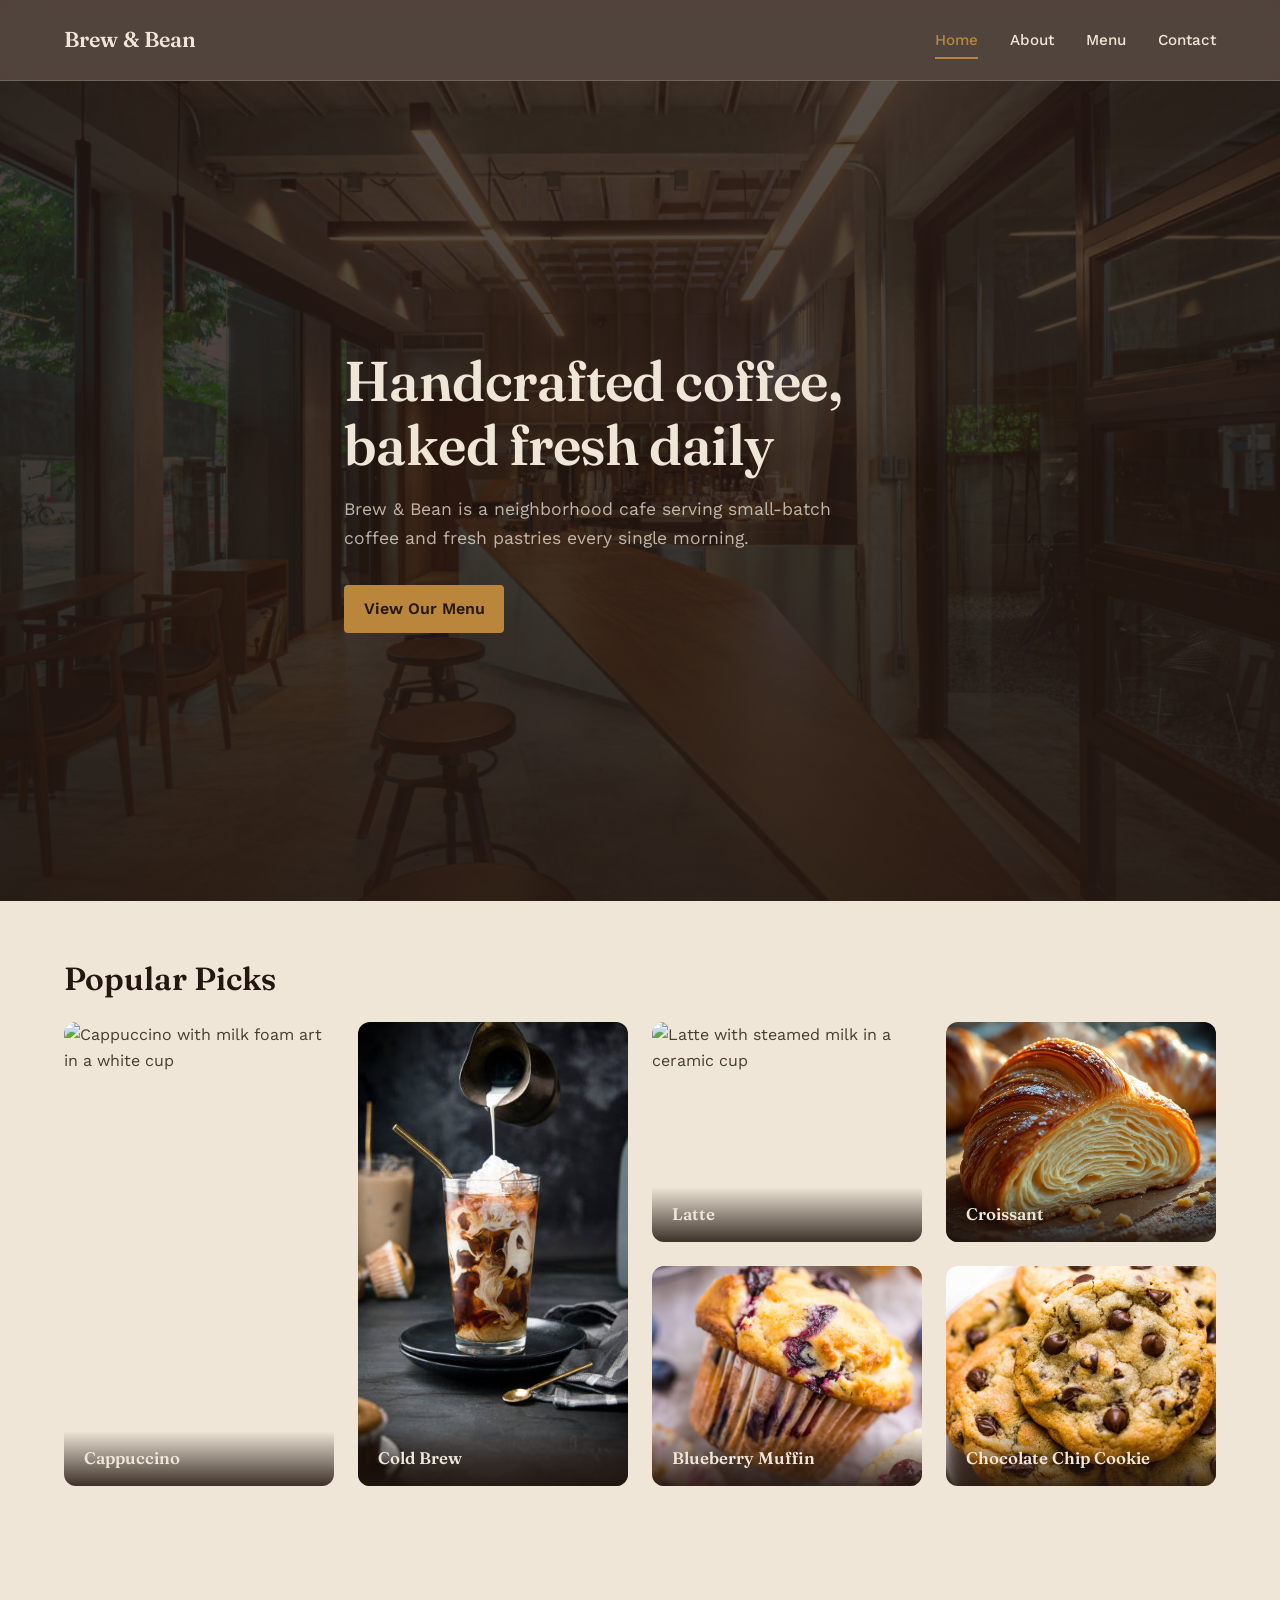
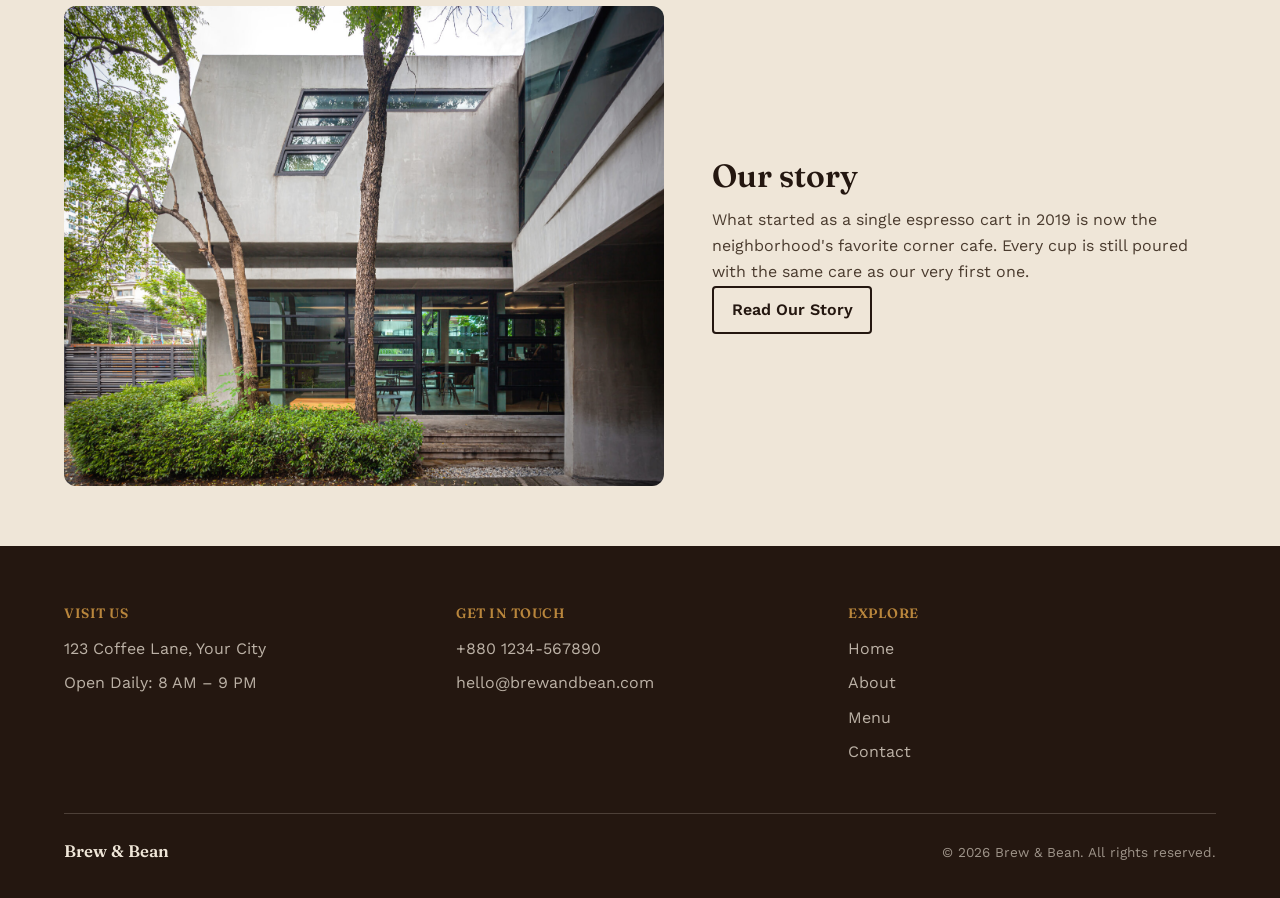
==== index.html @ 31df15b6 "Project 1: Brew & Bean static webpage (DecodeLabs Frontend Dev Training)" ====
<!DOCTYPE html>
<html lang="en">

<head>
  <meta charset="UTF-8">
  <meta name="viewport" content="width=device-width, initial-scale=1.0">
  <meta name="description" content="Brew & Bean — small-batch coffee and fresh-baked pastries, made daily.">
  <title>Brew &amp; Bean — Home</title>
  <link rel="preconnect" href="https://fonts.googleapis.com">
  <link rel="preconnect" href="https://fonts.gstatic.com" crossorigin>
  <link
    href="https://fonts.googleapis.com/css2?family=Fraunces:opsz,wght@9..144,600;9..144,700&family=Work+Sans:wght@400;500;600&display=swap"
    rel="stylesheet">
  <link rel="stylesheet" href="css/style.css">
</head>

<body>

  <!-- ===== Header Section ===== -->
  <header class="site-header">
    <div class="container site-header__inner">
      <a href="index.html" class="site-header__logo">Brew &amp; Bean</a>
      <nav class="nav" aria-label="Main navigation">
        <ul class="nav__list">
          <li class="nav__item"><a href="index.html" class="nav__link nav__link--active">Home</a></li>
          <li class="nav__item"><a href="about.html" class="nav__link">About</a></li>
          <li class="nav__item nav__item--has-dropdown">
            <a href="menu.html" class="nav__link">Menu</a>
            <ul class="nav__dropdown">
              <li><a href="menu.html#cappuccino" class="nav__dropdown-link">Cappuccino</a></li>
              <li><a href="menu.html#cold-brew" class="nav__dropdown-link">Cold Brew</a></li>
              <li><a href="menu.html#latte" class="nav__dropdown-link">Latte</a></li>
              <li><a href="menu.html#croissant" class="nav__dropdown-link">Croissant</a></li>
              <li><a href="menu.html#blueberry-muffin" class="nav__dropdown-link">Blueberry Muffin</a></li>
              <li><a href="menu.html#chocolate-chip-cookie" class="nav__dropdown-link">Chocolate Chip Cookie</a></li>
            </ul>
          </li>
          <li class="nav__item"><a href="contact.html" class="nav__link">Contact</a></li>
        </ul>
      </nav>
    </div>
  </header>

  <main>

    <!-- ===== Hero Section ===== -->
    <section class="hero">
      <img src="images/Hero.jpg" alt="" class="hero__bg">
      <div class="container">
        <h1 class="hero__title">Handcrafted coffee, baked fresh daily</h1>
        <p class="hero__text">Brew &amp; Bean is a neighborhood cafe serving small-batch coffee and fresh pastries every
          single morning.</p>
        <a href="menu.html" class="button button--primary">View Our Menu</a>
      </div>
    </section>

    <!-- ===== Popular Picks Section ===== -->
    <section class="popular container">
      <h2>Popular Picks</h2>
      <div class="popular__grid">
        <a href="menu.html#cappuccino" class="popular-item">
          <img src="images/cappuccino.jpg" width="500" height="500" alt="Cappuccino with milk foam art in a white cup"
            class="popular-item__img">
          <span class="popular-item__label">
            <h3>Cappuccino</h3>
          </span>
        </a>
        <a href="menu.html#cold-brew" class="popular-item">
          <img src="images/Cold Brew.jpg" width="500" height="500" alt="Iced cold brew coffee in a tall glass"
            class="popular-item__img">
          <span class="popular-item__label">
            <h3>Cold Brew</h3>
          </span>
        </a>
        <a href="menu.html#latte" class="popular-item">
          <img src="images/latte.jpg" width="500" height="500" alt="Latte with steamed milk in a ceramic cup"
            class="popular-item__img">
          <span class="popular-item__label">
            <h3>Latte</h3>
          </span>
        </a>
        <a href="menu.html#croissant" class="popular-item">
          <img src="images/croissant.jpg" width="500" height="500" alt="Golden flaky croissants on a plate"
            class="popular-item__img">
          <span class="popular-item__label">
            <h3>Croissant</h3>
          </span>
        </a>
        <a href="menu.html#blueberry-muffin" class="popular-item">
          <img src="images/Blueberry Muffin.jpg" width="500" height="500"
            alt="Blueberry muffin with fresh blueberries on top" class="popular-item__img">
          <span class="popular-item__label">
            <h3>Blueberry Muffin</h3>
          </span>
        </a>
        <a href="menu.html#chocolate-chip-cookie" class="popular-item">
          <img src="images/Chocolate Chip Cookie.jpg" width="500" height="500"
            alt="Chocolate chip cookie with melted chocolate chunks" class="popular-item__img">
          <span class="popular-item__label">
            <h3>Chocolate Chip Cookie</h3>
          </span>
        </a>
      </div>
    </section>

    <!-- ===== Our Story Section ===== -->
    <section class="highlight container">
      <img src="images/Our Story.jpg" width="600" height="480"
        alt="Interior of Brew and Bean cafe with wooden tables and warm lighting" class="highlight__img">
      <div class="highlight__content">
        <h2>Our story</h2>
        <p>What started as a single espresso cart in 2019 is now the neighborhood's favorite corner cafe. Every cup is
          still poured with the same care as our very first one.</p>
        <a href="about.html" class="button button--outline">Read Our Story</a>
      </div>
    </section>

  </main>

  <!-- ===== Footer Section ===== -->
  <footer class="site-footer">
    <div class="container">
      <div class="site-footer__inner">
        <div class="site-footer__block">
          <h2 class="site-footer__heading">Visit Us</h2>
          <p>123 Coffee Lane, Your City</p>
          <p>Open Daily: 8 AM – 9 PM</p>
        </div>
        <div class="site-footer__block">
          <h2 class="site-footer__heading">Get in Touch</h2>
          <p><a href="tel:+8801234567890" class="site-footer__link">+880 1234-567890</a></p>
          <p><a href="mailto:hello@brewandbean.com" class="site-footer__link">hello@brewandbean.com</a></p>
        </div>
        <div class="site-footer__block">
          <h2 class="site-footer__heading">Explore</h2>
          <p><a href="index.html" class="site-footer__link">Home</a></p>
          <p><a href="about.html" class="site-footer__link">About</a></p>
          <p><a href="menu.html" class="site-footer__link">Menu</a></p>
          <p><a href="contact.html" class="site-footer__link">Contact</a></p>
        </div>
      </div>
      <div class="site-footer__bottom">
        <p class="site-footer__brand">Brew &amp; Bean</p>
        <p class="site-footer__copyright">&copy; 2026 Brew &amp; Bean. All rights reserved.</p>
      </div>
    </div>
  </footer>

</body>

</html>
---- css/style.css ----
/* ==================================================
   Brew & Bean - master.css
   DecodeLabs Project 1: Static Webpage Design
   ================================================== */

* {
  margin: 0;
  padding: 0;
  box-sizing: border-box;
}

:root {
  --ink: #241710;
  --paper: #efe6d8;
  --paper-deep: #e1d2b8;
  --crema: #b9863c;
  --text-soft: #4a3b2e;
  --rule: rgba(36, 23, 16, 0.15);
  --rule-on-dark: rgba(239, 230, 216, 0.2);

  --header-height: 80px;
  --gutter: 24px;
  --row-margin: 60px;
  --max-width: 1200px;
  --radius: 4px;
  --radius-lg: 12px;
}

html {
  scroll-behavior: smooth;
}

body {
  font-family: "Work Sans", sans-serif;
  font-size: 1rem;
  color: var(--text-soft);
  background-color: var(--paper);
  line-height: 1.65;
  min-height: 100vh;
  display: grid;
  grid-template-rows: auto 1fr auto;
}

h1,
h2,
h3 {
  font-family: "Fraunces", serif;
  color: var(--ink);
  line-height: 1.15;
  font-weight: 600;
}

h1 {
  font-size: clamp(2.25rem, 5vw, 3.5rem);
  letter-spacing: -0.01em;
  margin-bottom: 1.1rem;
}

h2 {
  font-size: clamp(1.5rem, 3vw, 2rem);
  margin-bottom: 0.75rem;
}

h3 {
  font-size: 1.2rem;
  margin-bottom: 0.4rem;
}

p {
  max-width: 62ch;
}

img {
  max-width: 100%;
  height: auto;
  display: block;
}

a {
  color: inherit;
  text-decoration: none;
}

a:hover {
  text-decoration: underline;
}

a:focus-visible,
button:focus-visible,
input:focus-visible,
textarea:focus-visible {
  outline: 3px solid var(--crema);
  outline-offset: 2px;
}

ul {
  list-style: none;
}

/* ==================================================
   Container Section
   ================================================== */
.container {
  max-width: var(--max-width);
  margin: 0 auto;
  padding-left: var(--gutter);
  padding-right: var(--gutter);
}

/* ==================================================
   Button Section
   width: 160px / height: 48px / padding: 1rem / radius: 4px
   (exact values from the DRY Principle component blueprint)
   ================================================== */
.button {
  display: inline-flex;
  align-items: center;
  justify-content: center;
  min-width: 160px;
  height: 48px;
  padding: 0 1rem;
  border-radius: var(--radius);
  font-weight: 600;
  font-family: "Work Sans", sans-serif;
  font-size: 1rem;
  cursor: pointer;
  border: 2px solid transparent;
  transition:
    background-color 0.2s ease,
    color 0.2s ease,
    border-color 0.2s ease;
}

.button--primary {
  background-color: var(--crema);
  border-color: var(--crema);
  color: var(--ink);
}

.button--primary:hover,
.button--primary:focus-visible {
  background-color: transparent;
  color: var(--crema);
}

.button--outline {
  background: transparent;
  border-color: var(--ink);
  color: var(--ink);
}

.button--outline:hover,
.button--outline:focus-visible {
  background-color: var(--ink);
  color: var(--paper);
}

/* ==================================================
   Header Section (glass / frosted style)
   semi-transparent + backdrop-filter, kept dark enough
   that the light nav text still passes contrast
   ================================================== */
.site-header {
  background-color: rgba(36, 23, 16, 0.78);
  backdrop-filter: blur(14px);
  -webkit-backdrop-filter: blur(14px);
  border-bottom: 1px solid var(--rule-on-dark);
  position: sticky;
  top: 0;
  z-index: 10;
}

.site-header__inner {
  height: var(--header-height);
  display: flex;
  align-items: center;
  justify-content: space-between;
}

.site-header__logo {
  font-family: "Fraunces", serif;
  font-size: 1.35rem;
  font-weight: 600;
  color: var(--paper);
}

/* ==================================================
   Navigation Section
   ================================================== */
.nav__list {
  display: flex;
  align-items: center;
  gap: 2rem;
}

.nav__item {
  position: relative;
}

.nav__link {
  color: var(--paper);
  font-weight: 500;
  font-size: 0.95rem;
  padding: 0.5rem 0;
  border-bottom: 2px solid transparent;
}

.nav__link:hover,
.nav__link:focus-visible,
.nav__link--active {
  color: var(--crema);
  border-bottom-color: var(--crema);
}

.nav__dropdown {
  position: absolute;
  top: 100%;
  left: 0;
  min-width: 200px;
  background-color: rgba(36, 23, 16, 0.95);
  backdrop-filter: blur(14px);
  -webkit-backdrop-filter: blur(14px);
  border: 1px solid var(--rule-on-dark);
  box-shadow: 0 12px 24px rgba(0, 0, 0, 0.35);
  opacity: 0;
  visibility: hidden;
  transform: translateY(6px);
  transition:
    opacity 0.2s ease,
    transform 0.2s ease,
    visibility 0.2s ease;
}

.nav__item--has-dropdown:hover .nav__dropdown,
.nav__item--has-dropdown:focus-within .nav__dropdown {
  opacity: 1;
  visibility: visible;
  transform: translateY(0);
}

.nav__dropdown-link {
  display: block;
  padding: 0.65rem 1.1rem;
  color: var(--paper);
  font-size: 0.9rem;
  font-weight: 400;
}

.nav__dropdown-link:hover,
.nav__dropdown-link:focus-visible {
  background-color: rgba(185, 134, 60, 0.15);
  color: var(--crema);
}

/* ==================================================
   Section Spacing (vertical rhythm for every section)
   ================================================== */
section {
  padding: var(--row-margin) 0;
}

/* ==================================================
   Hero Section
   min-height: 100vh (minus header) / padding: 120px 0
   (exact values from the page blueprint)
   ================================================== */
.hero {
  position: relative;
  overflow: hidden;
  background-color: var(--ink);
  padding: 120px 0;
  min-height: calc(100vh - var(--header-height));
  display: flex;
  align-items: center;
}

.hero__bg {
  position: absolute;
  inset: 0;
  width: 100%;
  height: 100%;
  object-fit: cover;
}

.hero::after {
  content: "";
  position: absolute;
  inset: 0;
  background: linear-gradient(
    180deg,
    rgba(36, 23, 16, 0.75),
    rgba(36, 23, 16, 0.92)
  );
}

.hero .container {
  position: relative;
  z-index: 1;
}

.hero__title {
  color: var(--paper);
  max-width: 16ch;
  animation: fade-up 0.7s ease both;
}

.hero__text {
  color: rgba(239, 230, 216, 0.75);
  max-width: 46ch;
  font-size: 1.1rem;
  margin-bottom: 2rem;
  animation: fade-up 0.7s ease 0.15s both;
}

.hero .button {
  animation: fade-up 0.7s ease 0.3s both;
}

@keyframes fade-up {
  from {
    opacity: 0;
    transform: translateY(16px);
  }
  to {
    opacity: 1;
    transform: translateY(0);
  }
}

/* ==================================================
   Popular Picks Section
   literal 12-col content grid: 2 big tiles (span 3 cols,
   span 2 rows) + 4 small tiles (span 3 cols, 1 row each)
   ================================================== */
.popular__grid {
  display: grid;
  grid-template-columns: repeat(12, 1fr);
  grid-template-rows: repeat(2, 220px);
  gap: var(--gutter);
  margin-top: 1.5rem;
}

.popular-item {
  position: relative;
  display: block;
  overflow: hidden;
  border-radius: var(--radius-lg);
}

.popular-item:nth-child(1) {
  grid-column: 1 / span 3;
  grid-row: 1 / span 2;
}
.popular-item:nth-child(2) {
  grid-column: 4 / span 3;
  grid-row: 1 / span 2;
}
.popular-item:nth-child(3) {
  grid-column: 7 / span 3;
  grid-row: 1;
}
.popular-item:nth-child(4) {
  grid-column: 10 / span 3;
  grid-row: 1;
}
.popular-item:nth-child(5) {
  grid-column: 7 / span 3;
  grid-row: 2;
}
.popular-item:nth-child(6) {
  grid-column: 10 / span 3;
  grid-row: 2;
}

.popular-item__img {
  position: absolute;
  inset: 0;
  width: 100%;
  height: 100%;
  object-fit: cover;
  transition: transform 0.3s ease;
}

.popular-item:hover .popular-item__img,
.popular-item:focus-visible .popular-item__img {
  transform: scale(1.04);
}

.popular-item__label {
  position: absolute;
  left: 0;
  right: 0;
  bottom: 0;
  padding: 1.1rem 1.25rem;
  background: linear-gradient(
    to top,
    rgba(36, 23, 16, 0.88),
    rgba(36, 23, 16, 0)
  );
}

.popular-item__label h3 {
  color: var(--paper);
  margin-bottom: 0;
  font-size: 1.05rem;
}

/* ==================================================
   Story / Highlight Section (image + text, two column)
   ================================================== */
.story,
.highlight {
  display: flex;
  flex-wrap: wrap;
  align-items: center;
  gap: 3rem;
}

.story__img,
.highlight__img {
  flex: 1 1 380px;
  aspect-ratio: 5 / 4;
  object-fit: cover;
  border-radius: var(--radius-lg);
}

.story__content,
.highlight__content {
  flex: 1 1 380px;
}

/* ==================================================
   Row List Section (values list on the about page)
   ================================================== */
.row-list {
  border-top: 1px solid var(--rule);
}

.row-list__item {
  display: grid;
  grid-template-columns: 1fr 2fr;
  gap: var(--gutter);
  padding: 1.75rem 0;
  border-bottom: 1px solid var(--rule);
}

.row-list__item p {
  margin: 0;
}

/* ==================================================
   Menu Section
   12-col grid, 3 cards per row (each item spans 4 cols)
   ================================================== */
.menu-list {
  display: grid;
  grid-template-columns: repeat(12, 1fr);
  gap: var(--gutter);
  margin-top: 1.5rem;
}

.menu-item {
  grid-column: span 4;
  display: flex;
  flex-direction: column;
}

.menu-item__img {
  width: 100%;
  height: 190px;
  object-fit: cover;
  border-radius: var(--radius-lg);
}

.menu-item__title {
  margin-top: 1rem;
  margin-bottom: 0.3rem;
}

.menu-item__text {
  margin: 0;
  font-size: 0.95rem;
}

/* ==================================================
   Page Intro Section
   ================================================== */
.page-intro {
  padding-bottom: 1rem;
}

.page-intro__text {
  font-size: 1.1rem;
}

/* ==================================================
   Contact Section
   ================================================== */
.contact {
  display: flex;
  flex-wrap: wrap;
  gap: 3.5rem;
}

.contact__info,
.contact-form {
  flex: 1 1 380px;
}

.contact__link {
  display: inline-block;
  margin-bottom: 0.4rem;
  color: var(--crema);
  font-weight: 600;
}

.contact__map {
  position: relative;
  margin-top: 1.5rem;
  aspect-ratio: 10 / 7;
  border-radius: var(--radius-lg);
  overflow: hidden;
}

.contact__map iframe {
  position: absolute;
  inset: 0;
  width: 100%;
  height: 100%;
  border: 0;
}

.contact-form__group {
  margin-bottom: 1.25rem;
}

.contact-form__label {
  display: block;
  font-weight: 600;
  font-size: 0.9rem;
  margin-bottom: 0.4rem;
  color: var(--ink);
}

.contact-form__input,
.contact-form__textarea {
  width: 100%;
  padding: 0.75rem;
  border: 1px solid var(--rule);
  border-radius: var(--radius);
  font-family: inherit;
  font-size: 1rem;
  background-color: var(--paper-deep);
  color: var(--text-soft);
}

.contact-form__textarea {
  resize: vertical;
}

/* ==================================================
   Footer Section
   ================================================== */
.site-footer {
  background-color: var(--ink);
  color: var(--paper);
  padding: var(--row-margin) 0 2rem;
}

.site-footer__inner {
  display: grid;
  grid-template-columns: repeat(auto-fit, minmax(160px, 1fr));
  gap: var(--gutter);
  padding-bottom: 2.5rem;
  border-bottom: 1px solid var(--rule-on-dark);
  margin-bottom: 1.5rem;
}

.site-footer__heading {
  color: var(--crema);
  font-size: 0.85rem;
  letter-spacing: 0.04em;
  text-transform: uppercase;
  margin-bottom: 0.9rem;
}

.site-footer__block p {
  color: rgba(239, 230, 216, 0.75);
  margin-bottom: 0.5rem;
}

.site-footer__link {
  color: rgba(239, 230, 216, 0.75);
  font-weight: 400;
}

.site-footer__link:hover,
.site-footer__link:focus-visible {
  color: var(--crema);
}

.site-footer__bottom {
  display: flex;
  align-items: center;
  justify-content: space-between;
  flex-wrap: wrap;
  gap: 0.5rem;
}

.site-footer__brand {
  font-family: "Fraunces", serif;
  font-weight: 600;
  font-size: 1.05rem;
  color: var(--paper);
}

.site-footer__copyright {
  font-size: 0.85rem;
  color: rgba(239, 230, 216, 0.6);
}

/* ==================================================
   Responsive Section
   ================================================== */
@media (max-width: 720px) {
  .site-header__inner {
    flex-wrap: wrap;
    height: auto;
    padding-top: 1rem;
    padding-bottom: 1rem;
    gap: 0.75rem;
  }

  .site-header {
    position: static;
  }

  .nav__list {
    flex-wrap: wrap;
    gap: 1rem;
  }

  .row-list__item {
    grid-template-columns: 1fr;
  }

  .popular__grid {
    grid-template-columns: 1fr;
    grid-template-rows: none;
  }

  .popular-item:nth-child(1),
  .popular-item:nth-child(2),
  .popular-item:nth-child(3),
  .popular-item:nth-child(4),
  .popular-item:nth-child(5),
  .popular-item:nth-child(6) {
    grid-column: 1;
    grid-row: auto;
    aspect-ratio: 4 / 3;
  }

  .menu-item {
    grid-column: span 12;
  }

  .story,
  .highlight {
    gap: 1.5rem;
  }
}

/* ==================================================
   Reduced Motion Section
   ================================================== */
@media (prefers-reduced-motion: reduce) {
  html {
    scroll-behavior: auto;
  }

  * {
    transition: none !important;
  }

  .hero__title,
  .hero__text,
  .hero .button {
    animation: none;
  }
}
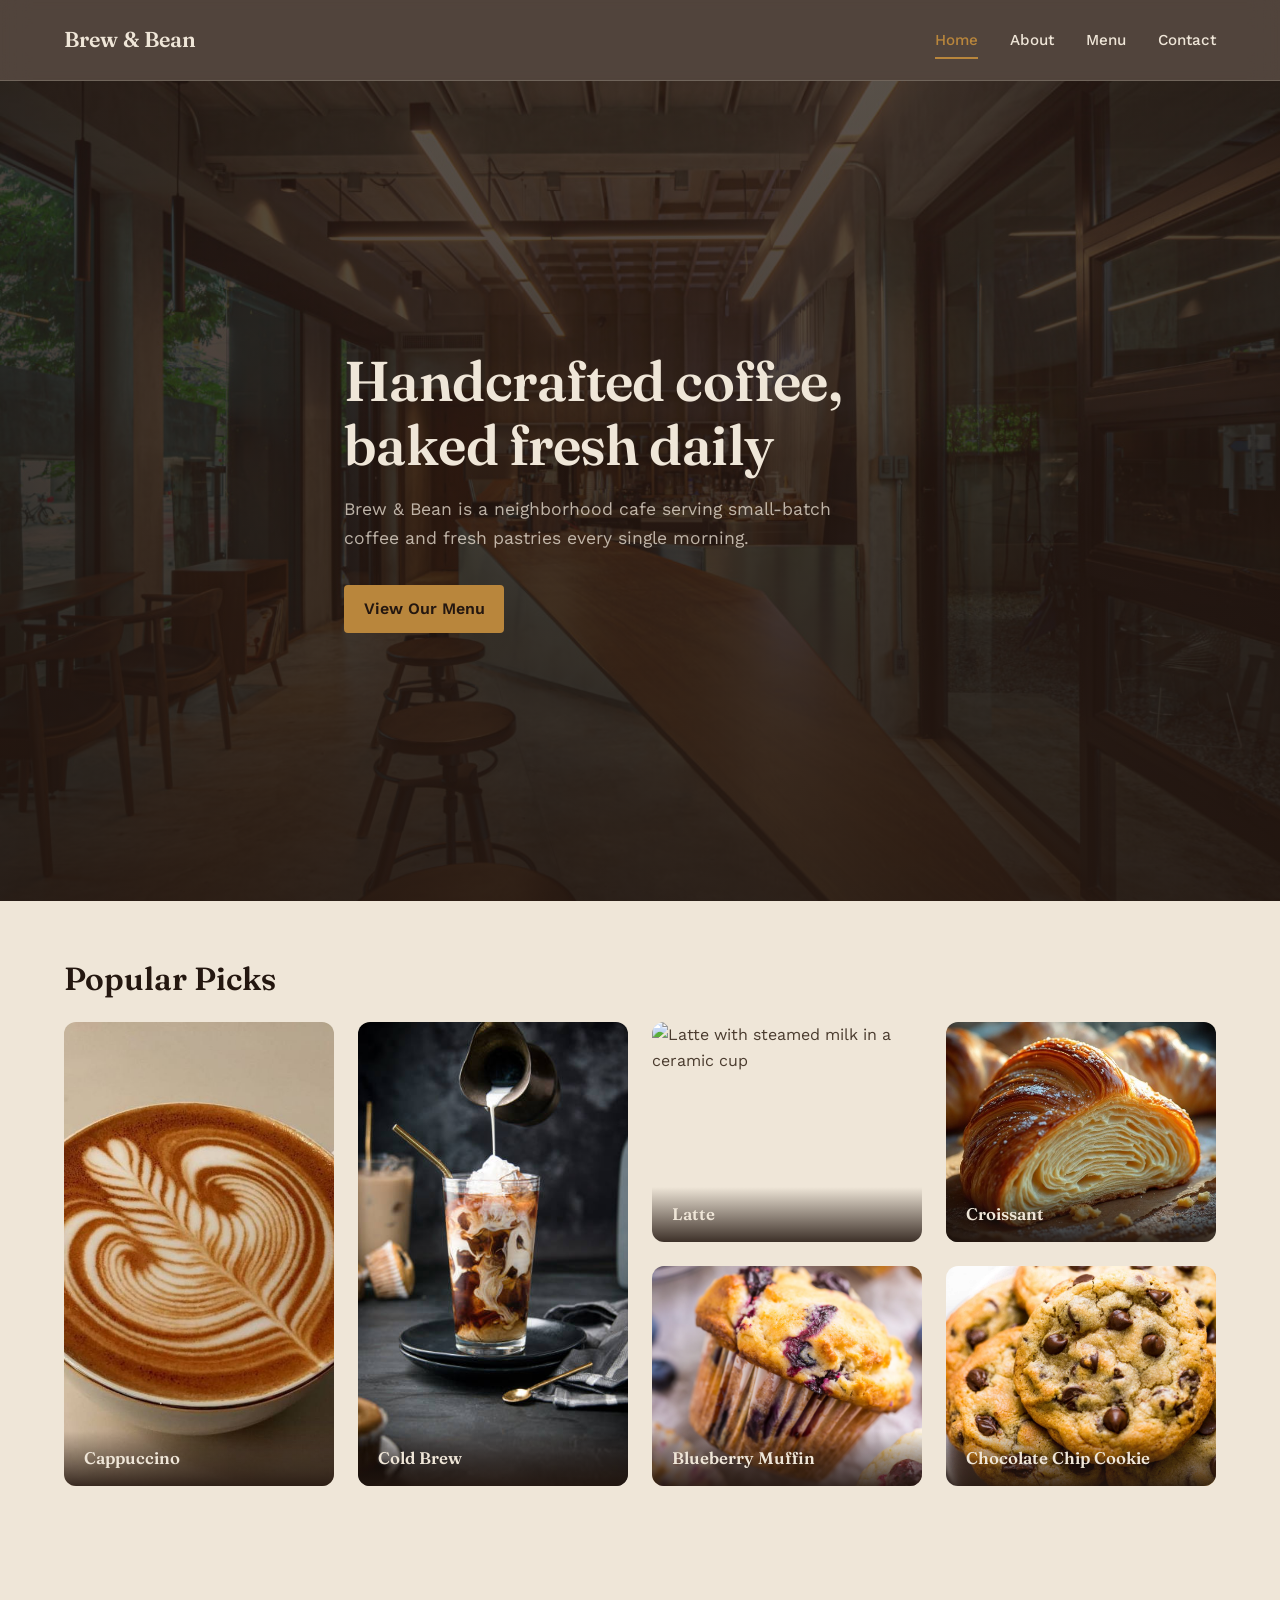
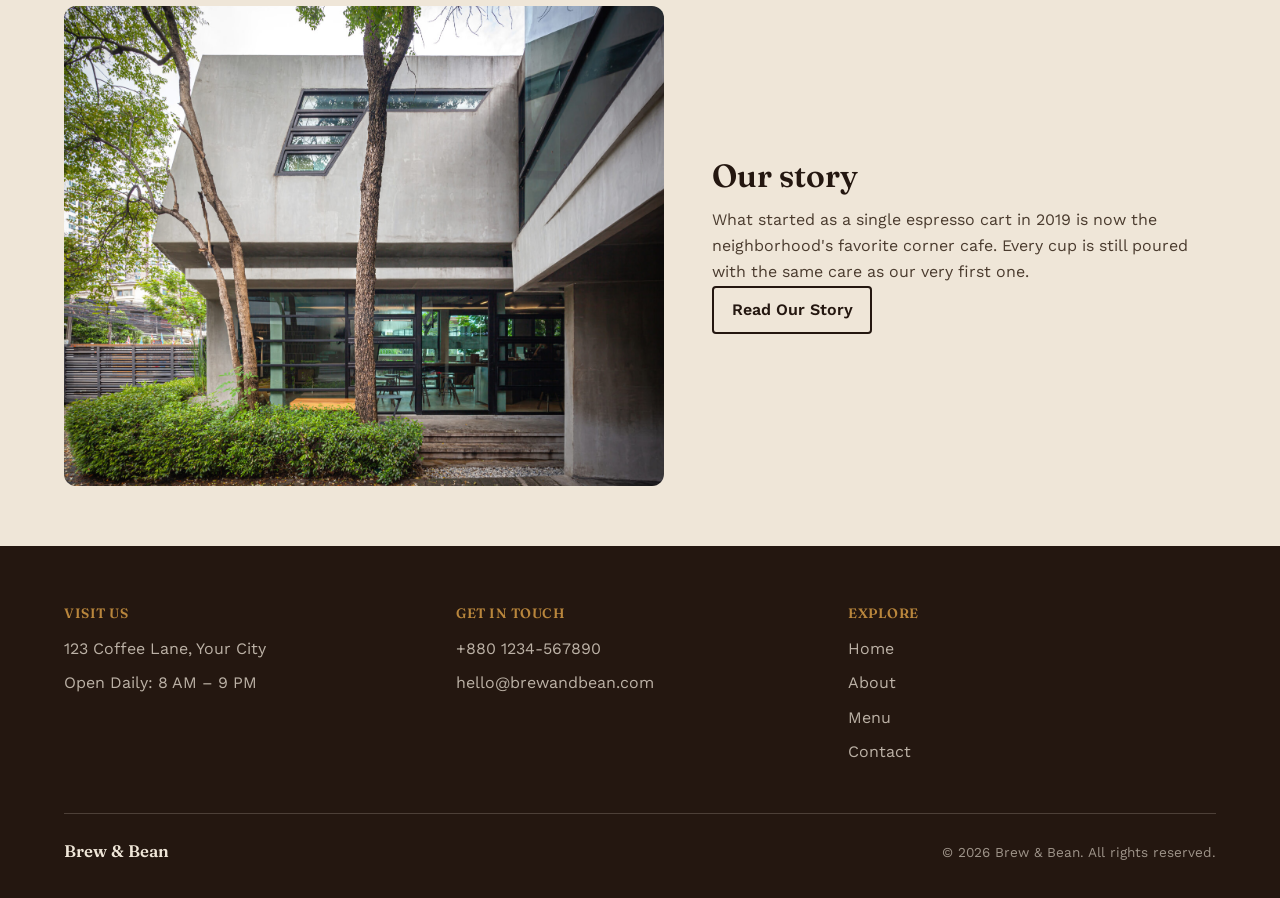
==== commit 03f1d5cb: "image updae in index file" ====
--- a/index.html
+++ b/index.html
@@ -59,7 +59,7 @@
       <h2>Popular Picks</h2>
       <div class="popular__grid">
         <a href="menu.html#cappuccino" class="popular-item">
-          <img src="images/cappuccino.jpg" width="500" height="500" alt="Cappuccino with milk foam art in a white cup"
+          <img src="images/Cappuccino.jpg" width="500" height="500" alt="Cappuccino with milk foam art in a white cup"
             class="popular-item__img">
           <span class="popular-item__label">
             <h3>Cappuccino</h3>
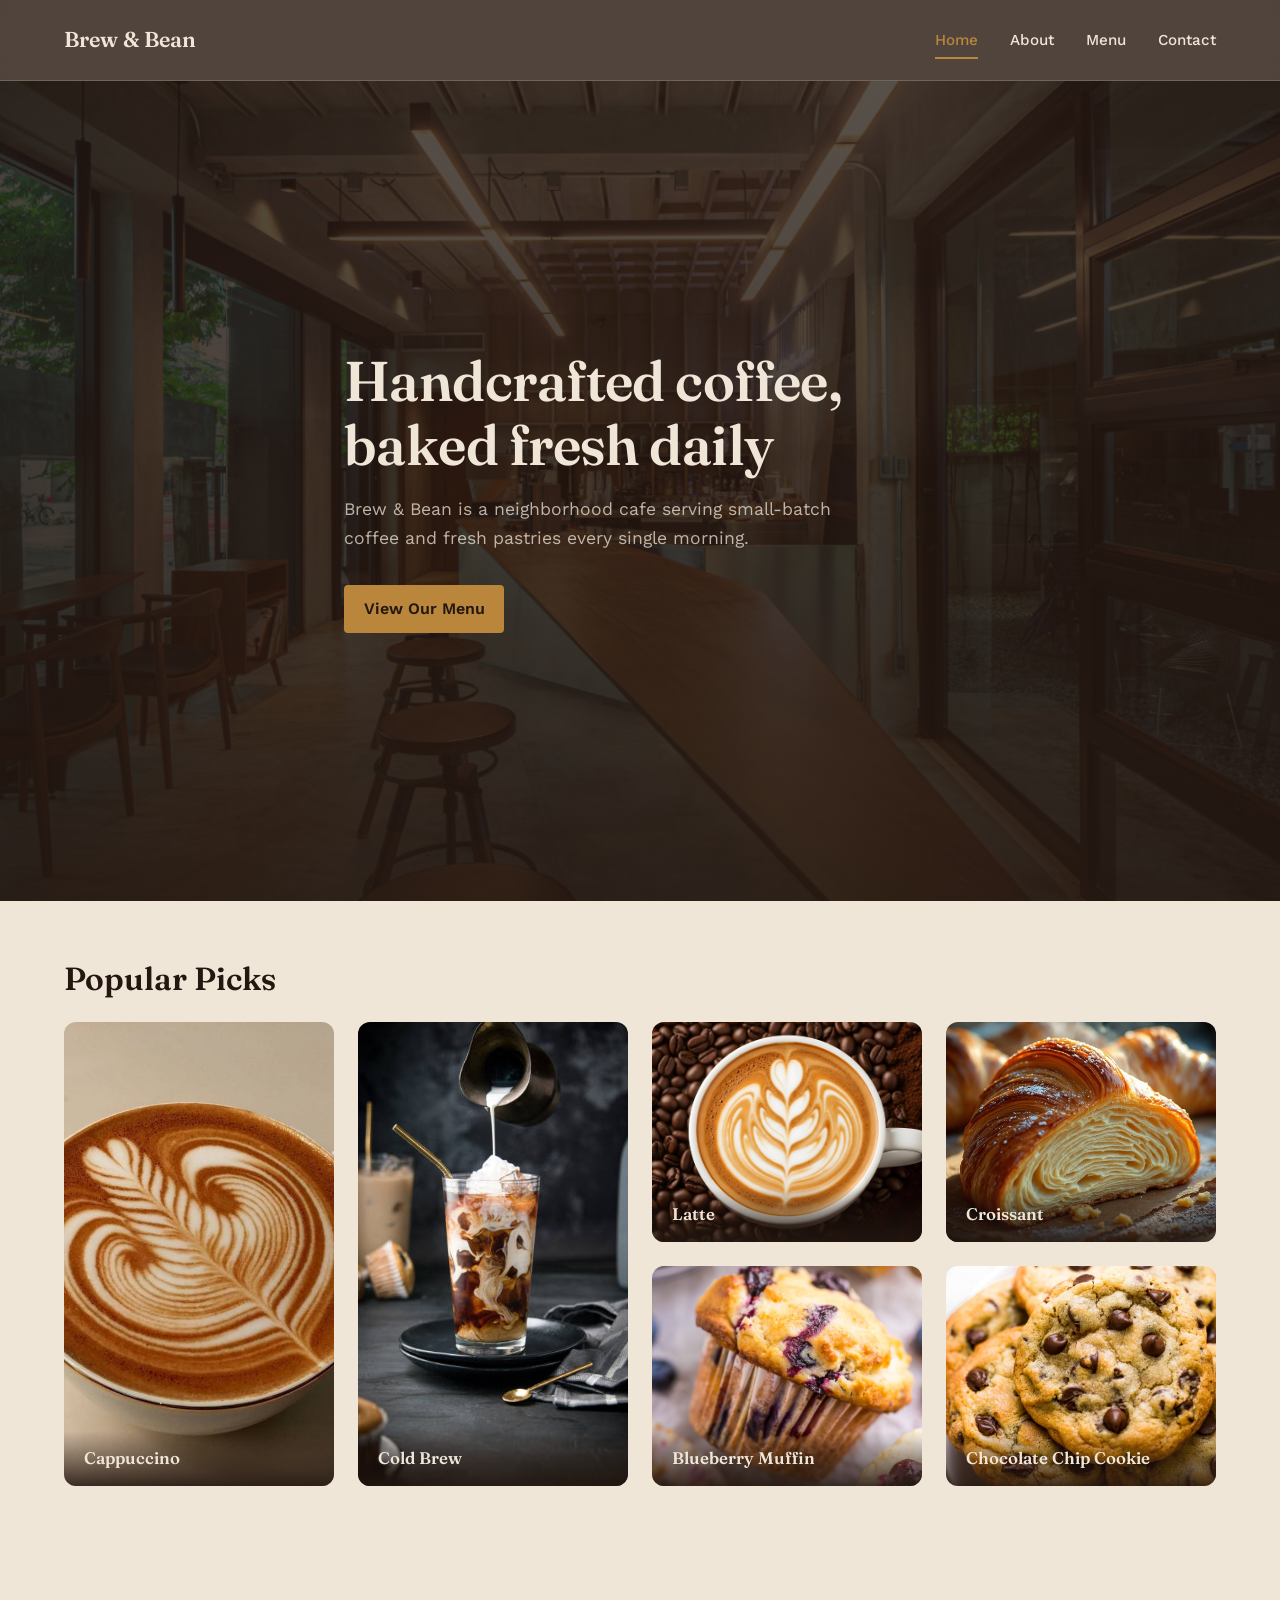
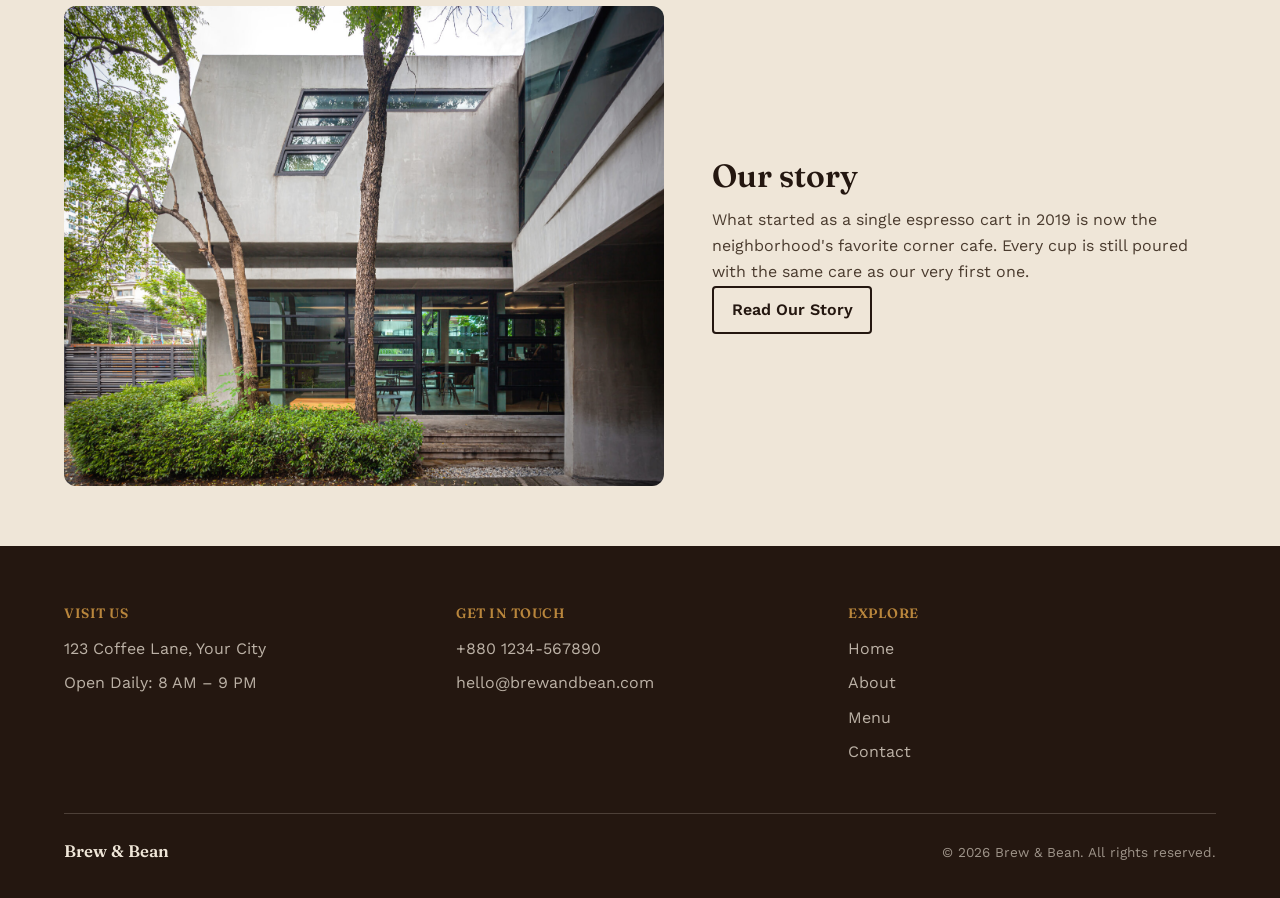
==== commit 3a8a0ff5: "image update" ====
--- a/index.html
+++ b/index.html
@@ -73,7 +73,7 @@
           </span>
         </a>
         <a href="menu.html#latte" class="popular-item">
-          <img src="images/latte.jpg" width="500" height="500" alt="Latte with steamed milk in a ceramic cup"
+          <img src="images/Latte.jpg" width="500" height="500" alt="Latte with steamed milk in a ceramic cup"
             class="popular-item__img">
           <span class="popular-item__label">
             <h3>Latte</h3>
